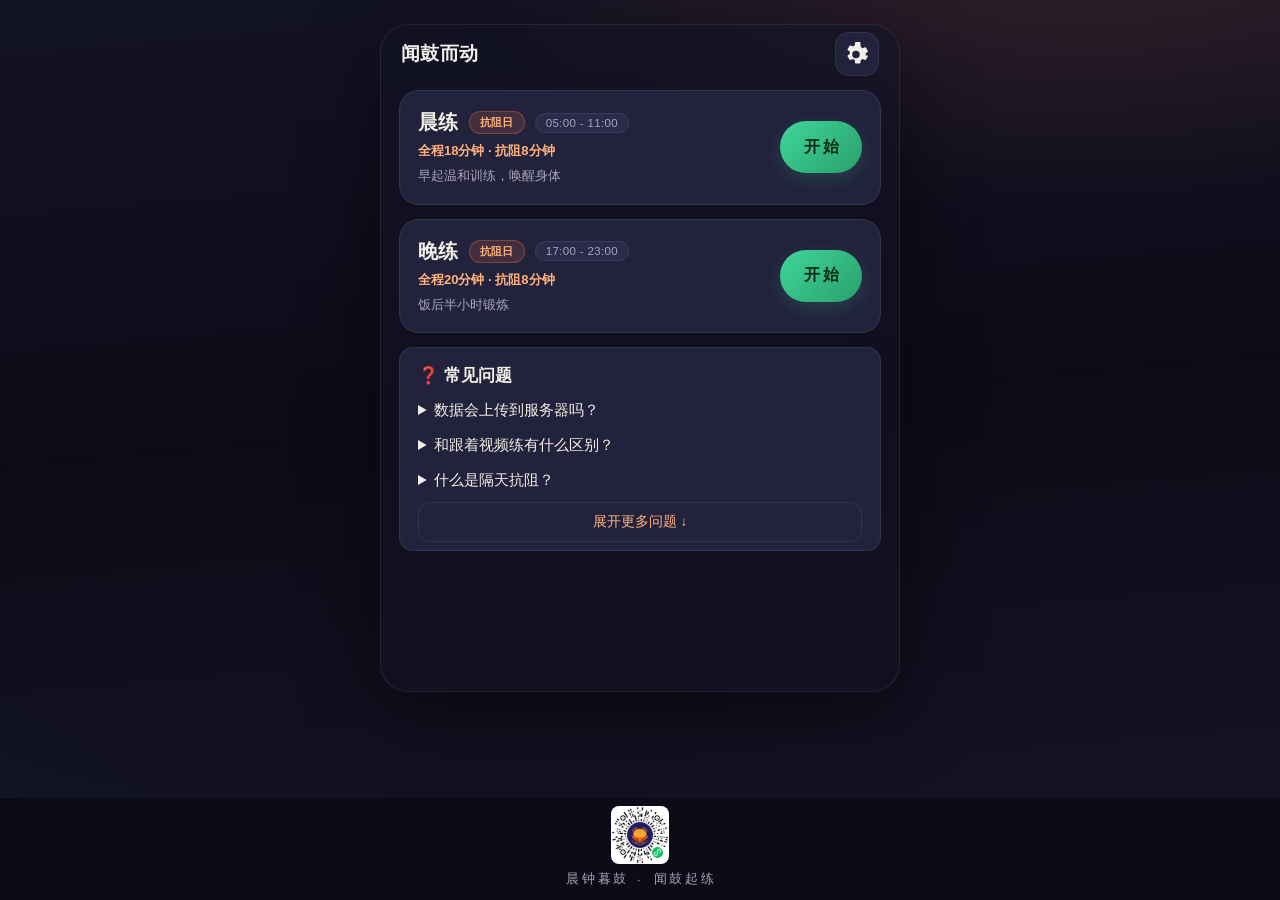
==== index.html @ c66319c3 "chore: PWA部署v168, 倒计时节奏与环中心大号数字上线" ====
<!DOCTYPE html>
<html lang="zh-CN">
<head>
  <meta charset="UTF-8">
  <meta name="viewport" content="width=device-width, initial-scale=1.0, minimum-scale=1.0, maximum-scale=1.0, user-scalable=no, viewport-fit=cover">
  <meta name="format-detection" content="telephone=no">
  <meta name="x5-orientation" content="portrait">
  <meta name="screen-orientation" content="portrait">
  <meta name="x5-page-mode" content="app">
  <meta name="browsermode" content="application">
  <style>
    /* 禁止微信/系统浏览器自动调整字体大小 */
    html, body {
      -webkit-text-size-adjust: 100% !important;
      text-size-adjust: 100% !important;
      -moz-text-size-adjust: 100% !important;
    }
  </style>
  <script>
    // 安卓微信强制设置标准字号（fontSize:'2'=100% 标准档；传 0 会被微信当作最小档约 80%，反而缩小字体）
    (function() {
      if (typeof WeixinJSBridge === 'object' && typeof WeixinJSBridge.invoke === 'function') {
        handleFontSize();
      } else {
        document.addEventListener('WeixinJSBridgeReady', handleFontSize, false);
      }
      function handleFontSize() {
        try {
          WeixinJSBridge.invoke('setFontSizeCallback', { fontSize: '2' });
          WeixinJSBridge.on('menu:setfont', function() {
            WeixinJSBridge.invoke('setFontSizeCallback', { fontSize: '2' });
          });
        } catch (e) {}
      }
    })();
  </script>
  <script>
    // 微信 X5 内核会劫持 meta viewport 删参数导致整页缩放，运行时强制重写回标准 viewport
    (function() {
      if (!/micromessenger/i.test(navigator.userAgent)) return;
      var CONTENT = 'width=device-width, initial-scale=1.0, maximum-scale=1.0, minimum-scale=1.0, user-scalable=no, viewport-fit=cover';
      function forceViewport() {
        var meta = document.querySelector('meta[name="viewport"]');
        if (!meta) {
          meta = document.createElement('meta');
          meta.setAttribute('name', 'viewport');
          document.head.appendChild(meta);
        }
        meta.setAttribute('content', CONTENT);
      }
      function schedule() {
        forceViewport();
        setTimeout(forceViewport, 100);
        setTimeout(forceViewport, 500);
        setTimeout(forceViewport, 1000);
      }
      if (document.readyState === 'complete') schedule();
      else document.addEventListener('DOMContentLoaded', schedule);
      window.addEventListener('load', schedule);
    })();
  </script>
  <script>
    // 微信 WebView 的 devicePixelRatio 是启动时缓存值（常偏低），不跟随系统「显示大小」，
    // 导致同样的 CSS px 字体/图标比 Chrome 物理小约 18%。这里对低 DPR 的微信做等比补偿。
    (function() {
      try {
        var ua = navigator.userAgent || '';
        var isWechat = /micromessenger/i.test(ua);
        var isAndroid = /android/i.test(ua);
        var dpr = window.devicePixelRatio || 1;
        // 仅 Android 微信 X5 内核存在 DPR 启动缓存偏低问题（iOS 微信 DPR 为硬件真实值，无需补偿）
        if (isWechat && isAndroid && dpr > 0 && dpr < 2.6) {
          var zoom = 2.75 / dpr;
          if (zoom > 1.01) {
            document.documentElement.style.zoom = zoom.toFixed(3);
          }
        }
      } catch (e) { /* 静默 */ }
    })();
  </script>
  <meta name="theme-color" content="#1a1a2e">
  <meta name="description" content="语音引导的居家训练助手：晨练 18 分钟、晚练 20 分钟，全程语音播报动作要点不用看屏幕；自动排抗阻日/放松日，数据只存本地。">
  <meta name="keywords" content="语音引导健身,晨练,晚练,居家训练,腰痛康复,PWA">
  <meta name="mobile-web-app-capable" content="yes">
  <meta name="apple-mobile-web-app-capable" content="yes">
  <meta name="apple-mobile-web-app-status-bar-style" content="black-translucent">
  <meta name="apple-mobile-web-app-title" content="闻鼓而动">
  <title>闻鼓而动：语音引导晨练晚练｜闭眼跟练的居家健身 PWA</title>
  <link rel="manifest" href="manifest.json">
  <link rel="icon" type="image/svg+xml" href="icon.svg">
  <link rel="icon" type="image/x-icon" href="favicon.ico">
  <link rel="apple-touch-icon" href="apple-touch-icon.png">
  <link rel="stylesheet" href="styles.css?v=168">
  <link rel="canonical" href="https://exercise.touchren.pub/">
  <meta property="og:type" content="website">
  <meta property="og:site_name" content="闻鼓而动">
  <meta property="og:title" content="闻鼓而动：语音引导晨练晚练｜闭眼跟练的居家健身 PWA">
  <meta property="og:description" content="语音引导的居家训练助手：晨练 18 分钟、晚练 20 分钟，全程语音播报动作要点不用看屏幕；自动排抗阻日/放松日，数据只存本地。">
  <meta property="og:url" content="https://exercise.touchren.pub/">
  <meta property="og:image" content="https://exercise.touchren.pub/og-image.png">
  <meta property="og:locale" content="zh_CN">
  <meta name="twitter:card" content="summary_large_image">
</head>
<body>
  <div id="app">
    <!-- ============ 主屏幕：运动列表 ============ -->
    <section id="screen-main" class="screen active">
      <header class="topbar">
        <div class="topbar-title">
          <h1 class="app-title">闻鼓而动</h1>
        </div>
        <nav class="topbar-actions">
          <button id="btn-settings" class="icon-btn" aria-label="设置">
            <svg viewBox="0 0 24 24" width="24" height="24" aria-hidden="true">
              <path d="M12 8.5a3.5 3.5 0 1 1 0 7 3.5 3.5 0 0 1 0-7zm9 3.5a8.6 8.6 0 0 0-.08-1l2.02-1.58a.5.5 0 0 0 .12-.64l-1.92-3.32a.5.5 0 0 0-.6-.22l-2.38.96a8.8 8.8 0 0 0-1.73-1L16.06.9a.5.5 0 0 0-.5-.4h-3.84a.5.5 0 0 0-.5.4l-.37 2.7a8.8 8.8 0 0 0-1.73 1l-2.38-.96a.5.5 0 0 0-.6.22L4.22 7.18a.5.5 0 0 0 .12.64L6.36 9.4a8.6 8.6 0 0 0 0 2.02L4.34 13a.5.5 0 0 0-.12.64l1.92 3.32a.5.5 0 0 0 .6.22l2.38-.96a8.8 8.8 0 0 0 1.73 1l.37 2.7a.5.5 0 0 0 .5.4h3.84a.5.5 0 0 0 .5-.4l.37-2.7a8.8 8.8 0 0 0 1.73-1l2.38.96a.5.5 0 0 0 .6-.22l1.92-3.32a.5.5 0 0 0-.12-.64L21.09 13a8.6 8.6 0 0 0-.09-1z" fill="currentColor" transform="translate(-2 -0.5) scale(1.08)"/>
            </svg>
          </button>
        </nav>
      </header>

      <main class="scroll-area">
        <div id="workout-list" class="workout-list"></div>

        <section class="seo-faq" aria-label="常见问题">
          <h2>❓ 常见问题</h2>
          <details><summary>数据会上传到服务器吗？</summary><p>不会。闻鼓而动没有服务器，没有注册和登录。所有设置与训练记录都存储在浏览器本地，不会通过网络发送到任何地方。</p></details>
          <details><summary>和跟着视频练有什么区别？</summary><p>视频跟练适合学动作，语音引导适合学会以后坚持。一个用来学，一个用来练：全程语音播报动作名称、次数和要点，闭眼跟练不用看屏幕。</p></details>
          <details><summary>什么是隔天抗阻？</summary><p>肌肉群需要 48 小时恢复，所以抗阻动作隔天做、拉伸动作每天坚持。应用会自动判断今天是抗阻日还是放松日，无需自己计算。</p></details>
          <div id="faq-more" class="faq-more hidden">
            <details><summary>可以离线使用吗？</summary><p>可以。首次加载后 Service Worker 会缓存所有资源，之后断网也能正常使用，还能添加到手机主屏幕像原生应用一样运行。</p></details>
            <details><summary>每天都要练吗？</summary><p>拉伸动作建议每天坚持；抗阻动作隔天做，给肌肉 48 小时恢复。应用会自动判断今天是抗阻日还是放松日，无需自己计算。</p></details>
            <details><summary>需要什么器械？</summary><p>晨练全程无需器械，一张瑜伽垫即可。晚练只有单杠离心下放需要单杠，没有单杠可以用「跳过当前阶段」按钮跳过，其余动作都无需器械。</p></details>
            <details><summary>适合久坐腰痛的人吗？</summary><p>方案参考柳叶刀腰痛系列研究（稳定训练、力量训练与牵伸训练的组合）设计，适合久坐人群日常坚持；如正处于急性疼痛或有伤，请先咨询医生。</p></details>
            <details><summary>动作标准吗？</summary><p>动作清单参考柳叶刀腰痛系列研究的建议（稳定训练、力量训练与牵伸训练的组合），由 AI 辅助细化。建议先跟着视频学会标准动作，再用来日常坚持。</p></details>
            <details><summary>免费吗？需要注册吗？</summary><p>完全免费，无需注册登录。没有服务器、没有账号、没有数据上传，训练记录只存在你的手机里。</p></details>
            <details><summary>iOS 上语音没有声音怎么办？</summary><p>检查手机侧边静音键是否打开。iOS 的静音开关会同时静音网页语音播报，关闭静音后重新开始训练即可。</p></details>
            <div class="faq-about">
              <h3>关于闻鼓而动</h3>
              <p>「闻鼓而动」取自古军令「闻鼓而进，闻金而退」——战士听见鼓声即前进。在这里，语音就是鼓声：晨练 7 个动作约 18 分钟，晚练 8 个动作约 20 分钟，两套方案各含约 8 分钟抗阻训练。全程语音播报动作名称、次数和动作要点，听见指令就行动，放下手机闭眼跟练，不用看屏幕。</p>
              <p>晨钟暮鼓，闻鼓起练。隔天抗阻机制参考肌肉群 48 小时恢复规律：抗阻动作隔天做，拉伸动作每天坚持，应用自动判断今天是抗阻日还是放松日。训练完成自动打卡，周统计一目了然。无需注册登录，训练数据只存在你的手机里，零后端零追踪。</p>
            </div>
            <p class="faq-link">延伸：<a href="./guide.html" style="color:#ff7847;">久坐腰痛怎么练：柳叶刀推荐的运动组合</a></p>
          </div>
          <button id="btn-faq-more" class="faq-more-btn" type="button">展开更多问题 ↓</button>
        </section>

        <div id="last-record" class="last-record-card hidden"></div>
      </main>
    </section>

    <!-- ============ 设置屏幕：时间段配置 ============ -->
    <section id="screen-settings" class="screen">
      <header class="topbar">
        <button id="btn-back" class="icon-btn back-btn" aria-label="返回">
          <svg viewBox="0 0 24 24" width="24" height="24" aria-hidden="true">
            <path d="M15.5 4.5 8 12l7.5 7.5" stroke="currentColor" stroke-width="2.4" fill="none" stroke-linecap="round" stroke-linejoin="round"/>
          </svg>
        </button>
        <h1 class="screen-title">时间段设置</h1>
        <span class="topbar-spacer"></span>
      </header>

      <main class="scroll-area">
        <div class="card">
          <h2>通用</h2>
          <label class="field-row">
            <span>根据时间段自动进入</span>
            <input type="checkbox" id="chk-auto-match" aria-label="根据时间段自动进入">
          </label>
        </div>

        <div id="settings-groups" class="settings-groups"></div>

        <div class="note">
          跨午夜的时间段自动支持（如 22:00 - 02:00）。
        </div>

        <div class="card">
          <h2>训练节奏</h2>
          <label class="field-row">
            <span>隔天抗阻（自动切换放松日）</span>
            <input type="checkbox" id="chk-alternate-days" aria-label="隔天抗阻">
          </label>
        </div>

        <div class="card">
          <h2>调试</h2>
          <label class="field-row">
            <span>开启调试窗口（排障用，日常建议关闭）</span>
            <input type="checkbox" id="chk-debug-window" aria-label="开启调试窗口">
          </label>
        </div>

        <button id="btn-reset" class="btn btn-secondary">恢复默认</button>
      </main>
    </section>

    <!-- ============ 确认弹窗（替代 alert/confirm） ============ -->
    <div id="modal-confirm" class="modal hidden" role="dialog" aria-modal="true">
      <div class="modal-card">
        <p id="modal-text" class="modal-text"></p>
        <div class="modal-actions">
          <button id="btn-confirm-no" class="btn btn-secondary">取消</button>
          <button id="btn-confirm-yes" class="btn btn-danger">确认</button>
        </div>
      </div>
    </div>

    <footer class="app-footer">
      <img class="footer-miniqr" src="mini-qr.png" alt="微信小程序码，扫码跟练">
      <div class="footer-slogan">
        <span class="footer-slogan-text">晨钟暮鼓</span>
        <span class="footer-dot">·</span>
        <span class="footer-slogan-text">闻鼓起练</span>
      </div>
      <div id="filing-container"></div>
    </footer>

    <div id="miniqr-modal" class="miniqr-modal hidden">
      <img class="miniqr-modal-img" src="mini-qr.png" alt="微信小程序码，点击任意处关闭">
    </div>
  </div>

  <script src="filing.js?v=168"></script>
  <script src="workouts.js?v=168"></script>
  <script src="storage.js?v=168"></script>
  <script src="app.js?v=168"></script>
  <script type="application/ld+json">
  {"@context":"https://schema.org","@type":"WebApplication","name":"闻鼓而动","url":"https://exercise.touchren.pub/","applicationCategory":"HealthApplication","operatingSystem":"Web","description":"语音引导的居家训练助手：晨练18分钟、晚练20分钟，闭眼跟练不用看屏幕。晨钟暮鼓，闻鼓起练。","offers":{"@type":"Offer","price":"0","priceCurrency":"CNY"},"featureList":["语音引导","隔天抗阻","本地打卡","PWA离线可用","零追踪"]}
  </script>
  <script type="application/ld+json">
  {"@context":"https://schema.org","@type":"WebSite","name":"闻鼓而动","url":"https://exercise.touchren.pub/","description":"语音引导的居家训练 PWA，含晨练与晚练两套方案"}
  </script>
  <script type="application/ld+json">
  {"@context":"https://schema.org","@type":"FAQPage","mainEntity":[{"@type":"Question","name":"数据会上传到服务器吗？","acceptedAnswer":{"@type":"Answer","text":"不会。闻鼓而动没有服务器，没有注册和登录。所有设置与训练记录都存储在浏览器本地，不会通过网络发送到任何地方。"}},{"@type":"Question","name":"和跟着视频练有什么区别？","acceptedAnswer":{"@type":"Answer","text":"视频跟练适合学动作，语音引导适合学会以后坚持。一个用来学，一个用来练：全程语音播报动作名称、次数和要点，闭眼跟练不用看屏幕。"}},{"@type":"Question","name":"什么是隔天抗阻？","acceptedAnswer":{"@type":"Answer","text":"肌肉群需要 48 小时恢复，所以抗阻动作隔天做、拉伸动作每天坚持。应用会自动判断今天是抗阻日还是放松日，无需自己计算。"}},{"@type":"Question","name":"可以离线使用吗？","acceptedAnswer":{"@type":"Answer","text":"可以。首次加载后 Service Worker 会缓存所有资源，之后断网也能正常使用，还能添加到手机主屏幕像原生应用一样运行。"}},{"@type":"Question","name":"每天都要练吗？","acceptedAnswer":{"@type":"Answer","text":"拉伸动作建议每天坚持；抗阻动作隔天做，给肌肉 48 小时恢复。应用会自动判断今天是抗阻日还是放松日，无需自己计算。"}},{"@type":"Question","name":"需要什么器械？","acceptedAnswer":{"@type":"Answer","text":"晨练全程无需器械，一张瑜伽垫即可。晚练只有单杠离心下放需要单杠，没有单杠可以用「跳过当前阶段」按钮跳过，其余动作都无需器械。"}},{"@type":"Question","name":"适合久坐腰痛的人吗？","acceptedAnswer":{"@type":"Answer","text":"方案参考柳叶刀腰痛系列研究（稳定训练、力量训练与牵伸训练的组合）设计，适合久坐人群日常坚持；如正处于急性疼痛或有伤，请先咨询医生。"}},{"@type":"Question","name":"动作标准吗？","acceptedAnswer":{"@type":"Answer","text":"动作清单参考柳叶刀腰痛系列研究的建议（稳定训练、力量训练与牵伸训练的组合），由 AI 辅助细化。建议先跟着视频学会标准动作，再用来日常坚持。"}},{"@type":"Question","name":"免费吗？需要注册吗？","acceptedAnswer":{"@type":"Answer","text":"完全免费，无需注册登录。没有服务器、没有账号、没有数据上传，训练记录只存在你的手机里。"}},{"@type":"Question","name":"iOS 上语音没有声音怎么办？","acceptedAnswer":{"@type":"Answer","text":"检查手机侧边静音键是否打开。iOS 的静音开关会同时静音网页语音播报，关闭静音后重新开始训练即可。"}}]}
  </script>
</body>
</html>
---- styles.css ----
/* ============================================================
   styles.css — 运动选择器
   深色黎明主题，移动优先，大触摸目标。
   与 exercise-helper / dinner-workout 共用同一套视觉变量。
   ============================================================ */

:root {
  color-scheme: dark;
  --bg-deep: #0c0c18;
  --bg: #1a1a2e;
  --bg-elev: #22223c;
  --bg-soft: #2a2a4a;
  --text: #f2efe6;
  --text-dim: #a9a4b8;
  --text-faint: #6d6880;
  --accent: #ff7847;
  --accent-soft: #ffb37e;
  --green: #3ecf8e;
  --green-deep: #2aa06b;
  --yellow: #f5c542;
  --red: #e05252;
  --border: rgba(255, 255, 255, 0.08);
  --radius: 20px;
  --font: -apple-system, BlinkMacSystemFont, "PingFang SC", "Hiragino Sans GB",
          "Noto Sans SC", "Microsoft YaHei", "Segoe UI", sans-serif;
  --safe-bottom: env(safe-area-inset-bottom, 0px);
}

* {
  margin: 0;
  padding: 0;
  box-sizing: border-box;
  -webkit-tap-highlight-color: transparent;
}

html,
body {
  margin: 0;
  padding: 0;
}

body {
  font-family: var(--font);
  background: var(--bg-deep);
  background-image:
    radial-gradient(1100px 520px at 85% -12%, rgba(255, 120, 71, 0.16), transparent 62%),
    radial-gradient(900px 600px at -20% 108%, rgba(62, 207, 142, 0.08), transparent 55%),
    linear-gradient(175deg, #131326 0%, var(--bg-deep) 46%, #151528 100%);
  background-attachment: fixed;
  color: var(--text);
  -webkit-font-smoothing: antialiased;
  overscroll-behavior-y: none;
}

#app {
  max-width: 520px;
  margin: 0 auto;
  display: flex;
  flex-direction: column;
  position: relative;
}

/* ---------- 屏幕切换 ---------- */
.screen {
  display: none;
  flex-direction: column;
  padding: 7px 18px calc(140px + var(--safe-bottom));
}

.screen.active {
  display: flex;
  animation: screen-in 0.35s ease both;
}

@keyframes screen-in {
  from {
    opacity: 0;
    transform: translateY(12px);
  }
  to {
    opacity: 1;
    transform: none;
  }
}

/* ---------- 顶栏 ---------- */
.topbar {
  display: flex;
  align-items: center;
  justify-content: space-between;
  gap: 12px;
  padding: 0 2px 10px;
}

.topbar-title h1.app-title {
  font-size: 19px;
  font-weight: 700;
  letter-spacing: 0.02em;
}

.app-subtitle {
  font-size: 12px;
  color: var(--text-dim);
  margin-top: 4px;
}

.screen-title {
  font-size: 19px;
  font-weight: 700;
  flex: 1;
  text-align: center;
}

.topbar-actions {
  display: flex;
  gap: 8px;
}

.topbar-spacer {
  width: 44px;
}

.icon-btn {
  width: 44px;
  height: 44px;
  border-radius: 14px;
  border: 1px solid var(--border);
  background: var(--bg-elev);
  color: var(--text);
  display: flex;
  align-items: center;
  justify-content: center;
  cursor: pointer;
  transition: background 0.2s, transform 0.1s;
}

.icon-btn:active {
  transform: scale(0.94);
  background: var(--bg-soft);
}

.back-btn {
  border: none;
  background: transparent;
}

/* ---------- 滚动区 ---------- */
.scroll-area {
  display: flex;
  flex-direction: column;
  gap: 14px;
  padding: 4px 0 0;
}

/* ---------- 运动卡片 ---------- */
.workout-list {
  display: flex;
  flex-direction: column;
  gap: 14px;
}

.workout-card {
  width: 100%;
  display: flex;
  align-items: center;
  gap: 14px;
  text-align: left;
  background: var(--bg-elev);
  border: 1px solid var(--border);
  border-radius: var(--radius);
  padding: 18px;
  color: var(--text);
  font-family: var(--font);
  cursor: pointer;
  user-select: none;
  transition: transform 0.1s, border-color 0.2s, background 0.2s;
  animation: card-in 0.4s ease both;
}

.workout-card:nth-child(2) {
  animation-delay: 0.06s;
}

.workout-card:nth-child(3) {
  animation-delay: 0.12s;
}

.workout-card:active {
  transform: scale(0.98);
  background: var(--bg-soft);
}

@keyframes card-in {
  from {
    opacity: 0;
    transform: translateY(14px);
  }
  to {
    opacity: 1;
    transform: none;
  }
}

.wc-body {
  flex: 1;
  min-width: 0;
  display: flex;
  flex-direction: column;
  gap: 6px;
}

.wc-head {
  display: flex;
  align-items: center;
  gap: 10px;
  flex-wrap: wrap;
}

.wc-name {
  font-size: 20px;
  font-weight: 700;
  letter-spacing: 0.02em;
}

.wc-sub {
  font-size: 13px;
  color: var(--accent-soft);
  font-weight: 600;
}

.wc-desc {
  font-size: 13px;
  color: var(--text-dim);
  line-height: 1.5;
}

.wc-chip {
  font-size: 11.5px;
  color: var(--text-dim);
  background: var(--bg-soft);
  border: 1px solid var(--border);
  padding: 3px 10px;
  border-radius: 999px;
  font-variant-numeric: tabular-nums;
  letter-spacing: 0.03em;
}

.wc-chip-off {
  opacity: 0.55;
}

.wc-chip-day {
  font-size: 11px;
  font-weight: 600;
  padding: 3px 10px;
  border-radius: 999px;
  font-variant-numeric: tabular-nums;
  letter-spacing: 0.03em;
}

.wc-chip-day-full {
  background: rgba(255, 120, 71, 0.15);
  color: var(--accent-soft);
  border: 1px solid rgba(255, 120, 71, 0.3);
}

.wc-chip-day-stretch {
  background: rgba(62, 207, 142, 0.12);
  color: var(--green);
  border: 1px solid rgba(62, 207, 142, 0.3);
}

.wc-start {
  flex-shrink: 0;
  display: flex;
  align-items: center;
  justify-content: center;
  min-width: 76px;
  min-height: 52px;
  padding: 0 20px;
  border-radius: 999px;
  background: linear-gradient(135deg, #3fd69a 0%, var(--green-deep) 100%);
  color: #06281a;
  font-size: 16px;
  font-weight: 700;
  letter-spacing: 0.2em;
  text-indent: 0.2em;
  box-shadow: 0 6px 18px rgba(62, 207, 142, 0.18);
  transition: transform 0.1s, filter 0.2s;
}

.workout-card:active .wc-start {
  transform: scale(0.94);
}



/* ---------- 设置卡片与字段 ---------- */
.settings-groups {
  display: flex;
  flex-direction: column;
  gap: 16px;
}

.card {
  background: var(--bg-elev);
  border: 1px solid var(--border);
  border-radius: var(--radius);
  padding: 18px;
}

.card h2 {
  font-size: 15px;
  font-weight: 700;
  color: var(--accent-soft);
  margin-bottom: 14px;
  letter-spacing: 0.05em;
}

.field-row {
  display: flex;
  align-items: center;
  justify-content: space-between;
  gap: 12px;
  min-height: 52px;
  font-size: 15px;
  border-top: 1px solid var(--border);
}

.field-row:first-of-type {
  border-top: none;
}

.field-row input[type="checkbox"] {
  width: 24px;
  height: 24px;
  accent-color: var(--green);
  cursor: pointer;
}

.field-row input[type="time"] {
  width: 118px;
  min-height: 44px;
  border-radius: 12px;
  border: 1px solid var(--border);
  background: var(--bg-soft);
  color: var(--text);
  font-size: 16px;
  font-family: var(--font);
  text-align: center;
  font-variant-numeric: tabular-nums;
  color-scheme: dark;
  padding: 0 8px;
}

.field-row input[type="time"]:focus {
  outline: 2px solid var(--green);
  outline-offset: 1px;
}

.note {
  font-size: 12.5px;
  line-height: 1.7;
  color: var(--text-faint);
  background: rgba(245, 197, 66, 0.07);
  border: 1px solid rgba(245, 197, 66, 0.22);
  border-radius: 14px;
  padding: 12px 16px;
}

/* ---------- 按钮 ---------- */
.btn {
  min-height: 60px;
  border: none;
  border-radius: var(--radius);
  font-family: var(--font);
  font-size: 17px;
  font-weight: 700;
  color: var(--text);
  cursor: pointer;
  transition: transform 0.1s, opacity 0.2s, filter 0.2s;
  user-select: none;
}

.btn:active {
  transform: scale(0.97);
}

.btn:disabled {
  opacity: 0.35;
  cursor: not-allowed;
  transform: none;
}

.btn-secondary {
  background: var(--bg-elev);
  border: 1px solid var(--border);
  color: var(--text);
}

.btn-danger {
  background: linear-gradient(135deg, #ee6a6a 0%, #c73e3e 100%);
  color: #2b0808;
}

/* ---------- 确认弹窗 ---------- */
.modal {
  position: fixed;
  inset: 0;
  background: rgba(6, 6, 14, 0.72);
  backdrop-filter: blur(6px);
  -webkit-backdrop-filter: blur(6px);
  display: flex;
  align-items: center;
  justify-content: center;
  z-index: 50;
  padding: 24px;
  animation: fade-in 0.2s ease both;
}

@keyframes fade-in {
  from {
    opacity: 0;
  }
  to {
    opacity: 1;
  }
}

.modal-card {
  width: 100%;
  max-width: 340px;
  background: var(--bg-elev);
  border: 1px solid var(--border);
  border-radius: 22px;
  padding: 26px 22px 20px;
  box-shadow: 0 24px 64px rgba(0, 0, 0, 0.6);
  animation: pop-in 0.25s cubic-bezier(0.2, 1.4, 0.4, 1) both;
}

@keyframes pop-in {
  from {
    opacity: 0;
    transform: scale(0.92);
  }
  to {
    opacity: 1;
    transform: none;
  }
}

.modal-text {
  font-size: 16px;
  line-height: 1.7;
  margin-bottom: 22px;
  text-align: center;
}

.modal-actions {
  display: grid;
  grid-template-columns: 1fr 1fr;
  gap: 12px;
}

.modal-actions .btn {
  min-height: 52px;
}

/* ---------- 焦点可见性 ---------- */
button:focus-visible,
input:focus-visible {
  outline: 2px solid var(--accent);
  outline-offset: 2px;
}

/* ---------- 通用 ---------- */
.hidden {
  display: none !important;
}

.app-footer {
  position: fixed;
  bottom: 0;
  left: 0;
  right: 0;
  z-index: 10;
  text-align: center;
  font-size: 11px;
  color: var(--text-faint);
  padding: 8px 0 calc(8px + var(--safe-bottom));
  background: var(--bg-deep);
  pointer-events: none;
}

.last-record-card {
  display: flex;
  align-items: center;
  gap: 10px;
  padding: 12px 16px;
  background: var(--bg-elev);
  border: 1px solid var(--border);
  border-radius: var(--radius);
  color: var(--text);
  cursor: pointer;
  user-select: none;
  transition: background 0.2s ease, transform 0.1s ease;
}

.last-record-card:active {
  transform: scale(0.98);
  background: var(--bg-soft);
}

.last-record-label {
  flex-shrink: 0;
  font-size: 12px;
  font-weight: 600;
  color: var(--accent-soft);
}

.last-record-time {
  flex: 1;
  font-size: 14px;
  font-weight: 600;
  font-variant-numeric: tabular-nums;
}

.last-record-detail {
  font-size: 12px;
  color: var(--text-dim);
}

.last-record-arrow {
  flex-shrink: 0;
  font-size: 16px;
  color: var(--text-faint);
}

.footer-miniqr {
  display: block;
  width: 58px;
  height: 58px;
  margin: 0 auto 6px;
  border-radius: 8px;
  background: #fff;
  pointer-events: auto;
  cursor: zoom-in;
}

.miniqr-modal {
  position: fixed;
  top: 0;
  left: 0;
  right: 0;
  bottom: 0;
  z-index: 100;
  display: flex;
  align-items: center;
  justify-content: center;
  background: rgba(0, 0, 0, 0.88);
  cursor: pointer;
  animation: faq-fade-in 0.25s ease both;
}

.miniqr-modal-img {
  width: 240px;
  height: 240px;
  border-radius: 16px;
  background: #fff;
  box-shadow: 0 12px 48px rgba(0, 0, 0, 0.5);
}

@keyframes faq-fade-in {
  from {
    opacity: 0;
  }
  to {
    opacity: 1;
  }
}

.footer-slogan {
  display: flex;
  align-items: center;
  justify-content: center;
  gap: 8px;
  margin-bottom: 4px;
  font-size: 13px;
  color: var(--text-dim);
  letter-spacing: 0.2em;
}

.footer-slogan-text {
  text-indent: 0.2em;
}

.footer-dot {
  font-size: 13px;
  color: var(--text-dim);
}

.footer-logo {
  width: 18px;
  height: 18px;
  border-radius: 50%;
}

.footer-filing {
  display: grid;
  grid-template-columns: 1fr auto 1fr;
  justify-items: center;
  align-items: center;
  gap: 6px;
  font-size: 10px;
  line-height: 1.6;
  height: 1.6em;
}

.filing-item:first-child {
  justify-self: end;
}

.filing-item:last-child {
  justify-self: start;
}

.filing-item {
  display: inline-flex;
  align-items: center;
  justify-content: center;
  height: 100%;
}

.filing-sep {
  line-height: 1;
  transform: translateY(-2px);
}

.filing-link {
  color: var(--text-faint);
  text-decoration: none;
  transition: color 0.15s ease;
  display: inline-flex;
  align-items: center;
  gap: 3px;
}

.filing-link:active,
.filing-link:hover {
  color: var(--text-soft);
}

.filing-icon {
  width: 12px;
  height: 12px;
  flex-shrink: 0;
  vertical-align: middle;
  margin-bottom: 1px;
}

.filing-sep {
  color: var(--text-faint);
  opacity: 0.5;
}

/* ---------- 平板与宽屏 ---------- */
@media (min-width: 520px) {
  body {
    padding: 24px 0;
  }

  .screen {
    border-radius: 28px;
    border: 1px solid var(--border);
    background: rgba(19, 19, 38, 0.6);
    box-shadow: 0 24px 80px rgba(0, 0, 0, 0.45);
  }

  .workout-card:hover {
    border-color: rgba(255, 255, 255, 0.16);
  }
}

/* ---------- 减少动效偏好 ---------- */
  @media (prefers-reduced-motion: reduce) {
  * {
    animation-duration: 0.01ms !important;
    animation-iteration-count: 1 !important;
    transition-duration: 0.01ms !important;
  }
}

/* ---------- SEO 静态内容区 ---------- */
.seo-faq {
  margin-top: 0;
  padding: 16px 18px 8px;
  /* 与运动卡片背景色一致，避免色调差异 */
  background: var(--bg-elev);
  border: 1px solid var(--border);
  border-radius: 14px;
}

.seo-faq h2 {
  font-size: 1.05rem;
  font-weight: 600;
  margin: 0 0 10px;
  color: var(--text);
}

.seo-faq details {
  margin-bottom: 8px;
}

.seo-faq summary {
  font-size: 0.95rem;
  font-weight: 500;
  cursor: pointer;
  color: var(--text);
  padding: 3px 0;
}

.seo-faq details p {
  font-size: 0.9rem;
  line-height: 1.7;
  color: var(--text-dim);
  margin: 4px 0 8px;
}

.faq-more-btn {
  display: block;
  width: 100%;
  margin-top: 6px;
  padding: 10px 0;
  background: transparent;
  border: 1px solid var(--border);
  border-radius: 12px;
  color: var(--accent-soft);
  font-family: var(--font);
  font-size: 13.5px;
  font-weight: 500;
  cursor: pointer;
  transition: background 0.15s, border-color 0.15s;
}

.faq-more-btn:active {
  background: var(--bg-soft);
}

.faq-more.hidden {
  display: none;
}

.faq-about {
  margin-top: 14px;
  padding-top: 14px;
  border-top: 1px solid var(--border);
}

.faq-about h3 {
  font-size: 1rem;
  font-weight: 600;
  margin: 0 0 8px;
  color: var(--text);
}

.faq-about p {
  font-size: 0.9rem;
  line-height: 1.7;
  color: var(--text-dim);
  margin: 0 0 10px;
}

.faq-link {
  margin-top: 12px;
  font-size: 0.9rem;
  color: var(--text-dim);
  line-height: 1.6;
}
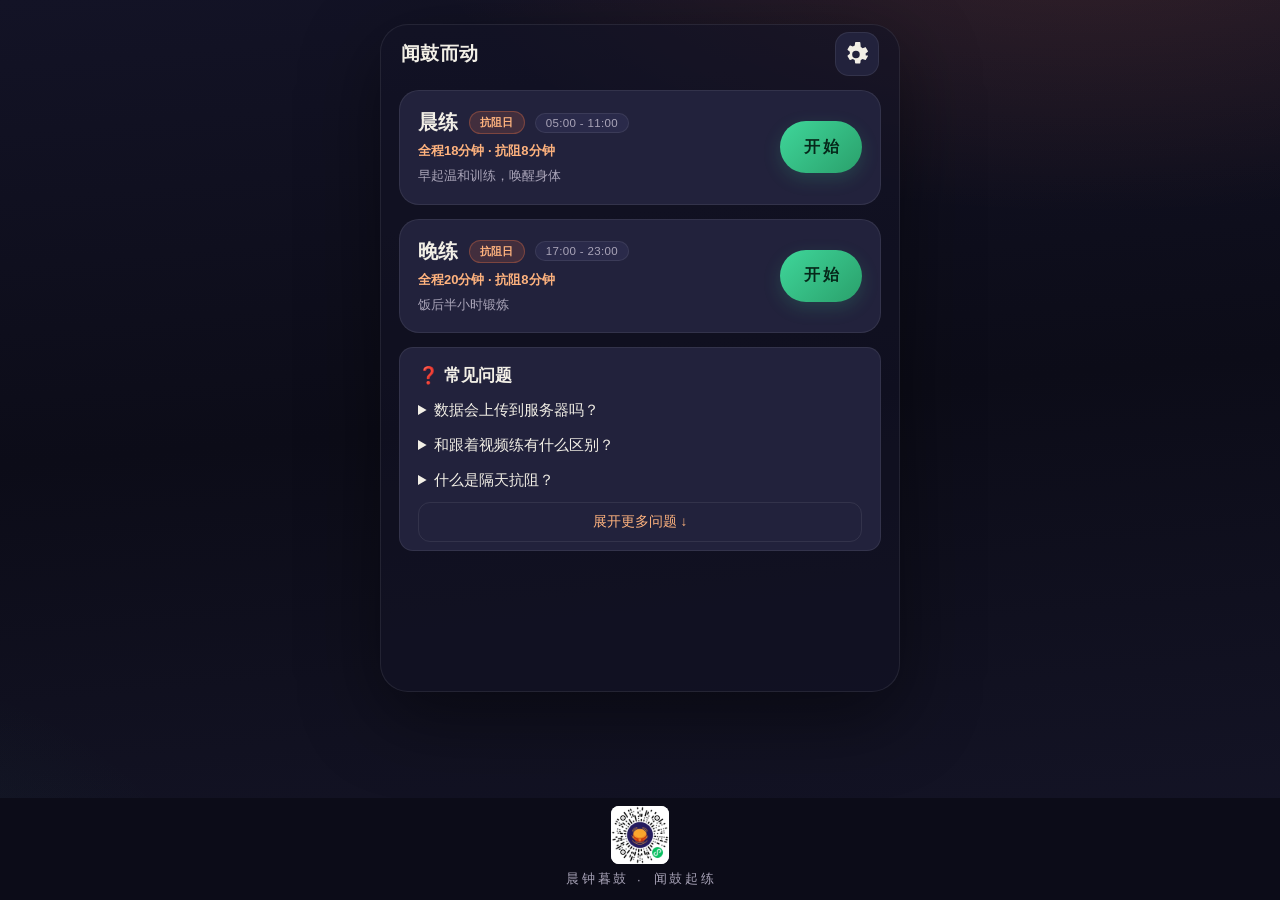
==== commit f21f5989: "chore: 部署 v177（双击跳过整个动作 + 暂停停环境音，晨/晚练）" ====
--- a/index.html
+++ b/index.html
@@ -90,7 +90,7 @@
   <link rel="icon" type="image/svg+xml" href="icon.svg">
   <link rel="icon" type="image/x-icon" href="favicon.ico">
   <link rel="apple-touch-icon" href="apple-touch-icon.png">
-  <link rel="stylesheet" href="styles.css?v=168">
+  <link rel="stylesheet" href="styles.css?v=177">
   <link rel="canonical" href="https://exercise.touchren.pub/">
   <meta property="og:type" content="website">
   <meta property="og:site_name" content="闻鼓而动">
@@ -221,10 +221,10 @@
     </div>
   </div>
 
-  <script src="filing.js?v=168"></script>
-  <script src="workouts.js?v=168"></script>
-  <script src="storage.js?v=168"></script>
-  <script src="app.js?v=168"></script>
+  <script src="filing.js?v=177"></script>
+  <script src="workouts.js?v=177"></script>
+  <script src="storage.js?v=177"></script>
+  <script src="app.js?v=177"></script>
   <script type="application/ld+json">
   {"@context":"https://schema.org","@type":"WebApplication","name":"闻鼓而动","url":"https://exercise.touchren.pub/","applicationCategory":"HealthApplication","operatingSystem":"Web","description":"语音引导的居家训练助手：晨练18分钟、晚练20分钟，闭眼跟练不用看屏幕。晨钟暮鼓，闻鼓起练。","offers":{"@type":"Offer","price":"0","priceCurrency":"CNY"},"featureList":["语音引导","隔天抗阻","本地打卡","PWA离线可用","零追踪"]}
   </script>
